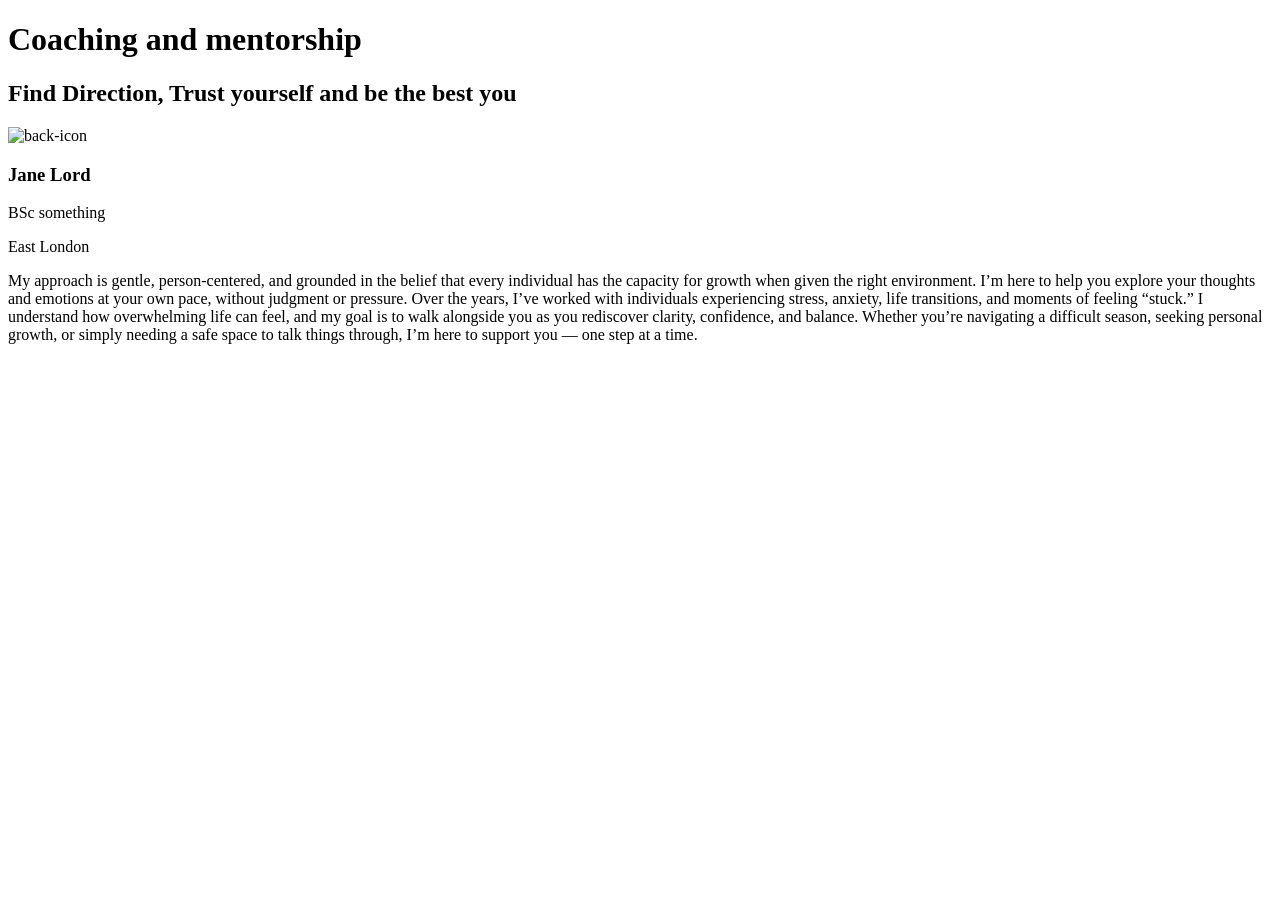
==== index.html @ b46b4783 "remove contact button" ====
<!DOCTYPE html>
<html lang="en">
<head>
    <meta charset="UTF-8">
    <meta name="viewport" content="width=device-width, initial-scale=1.0">
    <title>Jane Lord Mentorship</title>
    <link rel="stylesheet" href="styles.css">
</head>
<body>
    <div class="info-container callout-box">
        <h1> Coaching and mentorship</h1>
        <h2> Find Direction, Trust yourself and be the best you</h2>
    </div>
    <div class="container2">
        <div class="info-container pi-box" >
            <div class="pi">
                <img class="Profile-photo" src="assets/images/Profile-photo.jpg" alt="back-icon" class="back-icon" >
                <h3>Jane Lord</h3>
                <p>BSc something</p>
                <p class="location">East London</p>
            </div>
            <div class="bio">
                <p>My approach is gentle, person‑centered, and grounded in the belief that every individual has the capacity for growth when given the right environment. I’m here to help you explore your thoughts and emotions at your own pace, without judgment or pressure.
                Over the years, I’ve worked with individuals experiencing stress, anxiety, life transitions, and moments of feeling “stuck.” I understand how overwhelming life can feel, and my goal is to walk alongside you as you rediscover clarity, confidence, and balance.
                Whether you’re navigating a difficult season, seeking personal growth, or simply needing a safe space to talk things through, I’m here to support you — one step at a time.</p>
            </div>
        </div>
        <div class="calendly-inline-widget info-container" data-url="https://calendly.com/dirkdklerk/30min">
        </div>
    <script src="https://assets.calendly.com/assets/external/widget.js" type="text/javascript" async></script>
</body>
</html>
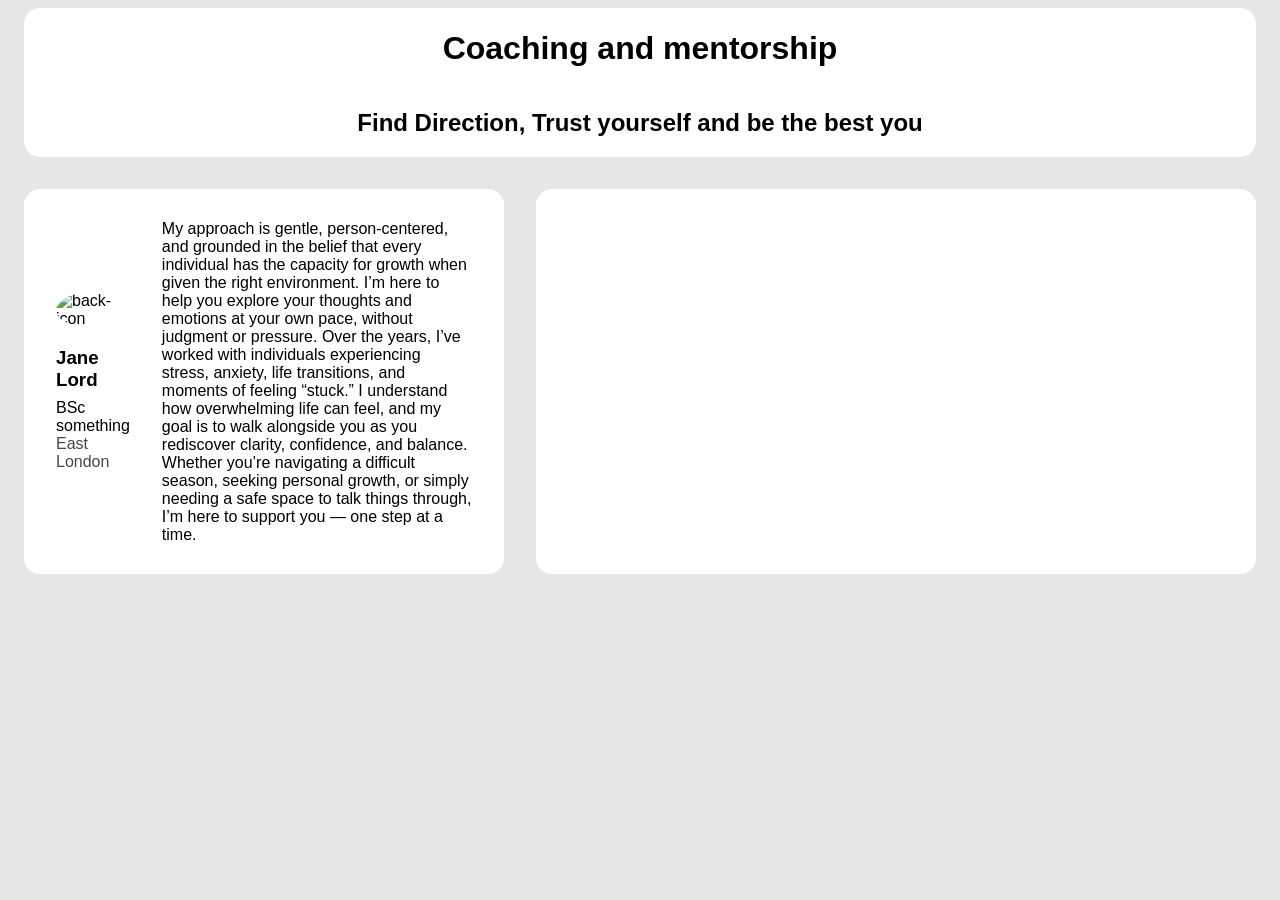
==== commit a49a295c: "fix container2 div" ====
--- a/index.html
+++ b/index.html
@@ -27,6 +27,7 @@
         </div>
         <div class="calendly-inline-widget info-container" data-url="https://calendly.com/dirkdklerk/30min">
         </div>
+    </div>
     <script src="https://assets.calendly.com/assets/external/widget.js" type="text/javascript" async></script>
 </body>
 </html>
--- a/styles.css
+++ b/styles.css
@@ -0,0 +1,83 @@
+:root {
+--bg-dark: hsl(0 0% 90%);
+--bg: hsl(300 0% 95%);
+--bg-light: hsl(300 50% 100%);
+--text: hsl(300 0% 4%);
+--text-muted: hsl(0 0% 28%);
+--highlight: hsl(300 50% 100%);
+--border: hsl(NaN 0% 50%);
+--border-muted: hsl(340 0% 62%);
+--primary: hsl(193 100% 15%);
+--secondary: hsl(22 76% 25%);
+--danger: hsl(9 21% 41%);
+--warning: hsl(52 23% 34%);
+--success: hsl(147 19% 36%);
+--info: hsl(217 22% 41%);
+--ff: 'Lato', sans-serif;
+}
+
+body{
+    background-color: var(--bg-dark);
+    columns: var(--text);
+    font-family: var(--ff);
+}
+
+.Profile-photo{
+    border-radius: 50%;
+}
+
+.info-container{
+    /* padding: 1.5rem; */
+    background-color: var(--bg-light);
+    margin: 1rem;
+    box-shadow: var(--shadow);
+    border: var(--border-card);
+    border-top: 1px solid var(--highlight);
+    border-radius: 1rem;
+}
+
+.callout-box{
+    display: flex;
+    flex-direction: column;
+    align-items: center;
+    justify-content: center;
+    margin-top: 0;
+}
+
+.pi-box{
+    gap: 2rem;
+    padding: 2rem;
+    display: flex;
+    align-items: center;
+    height: 20rem;
+}
+
+
+.location{
+    color: var(--text-muted);
+}
+
+p{
+    margin: 0;
+}
+h3{
+    margin-bottom: 0.5rem;
+}
+
+
+.button-list{
+    padding-top: 1rem;
+    padding-bottom: 1rem;
+    display: flex;
+    gap: 1rem;
+}
+
+.calendly-inline-widget{
+   min-width: 45rem;
+   height: 24rem;
+}
+
+.container2{
+    display: flex;
+}
+
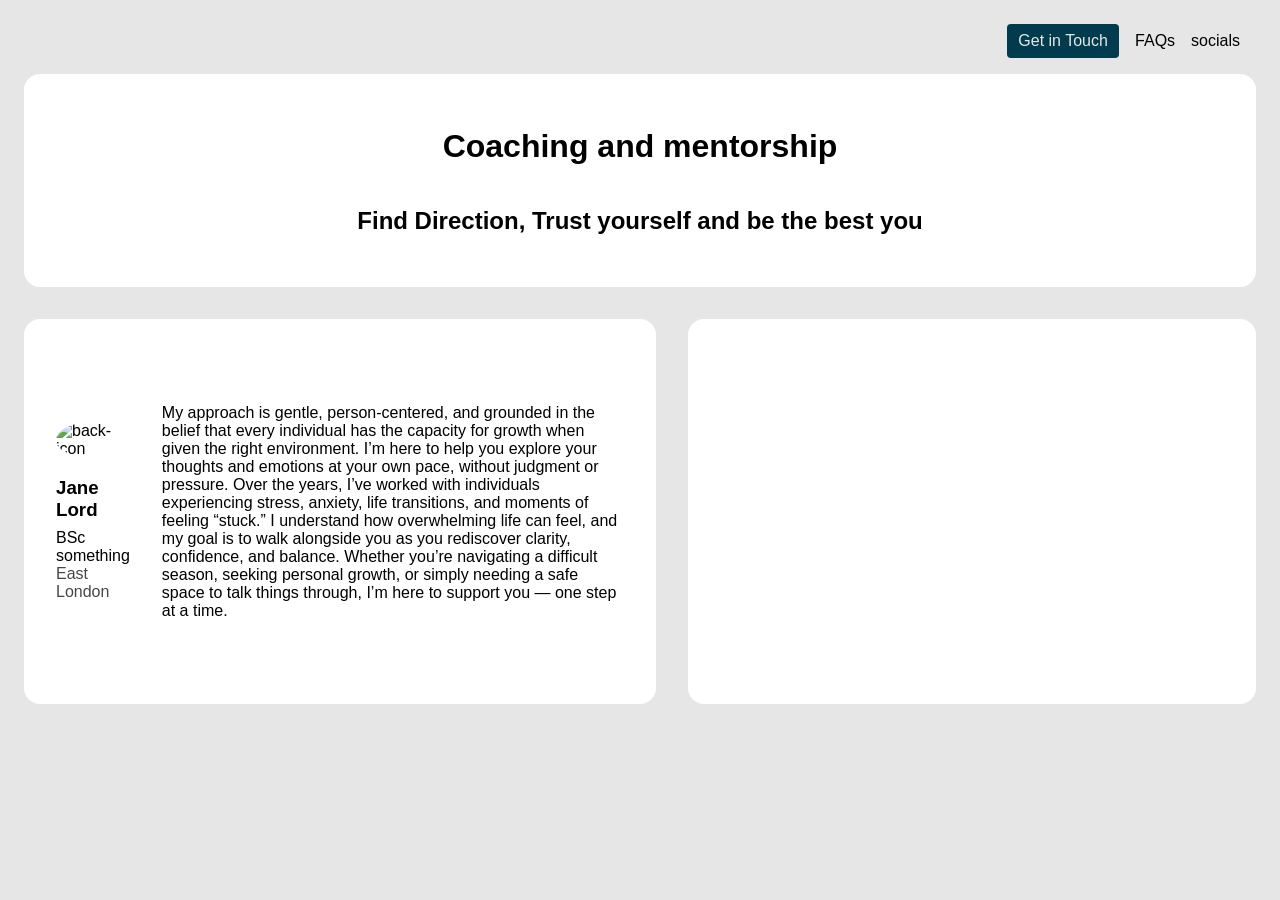
==== commit 2d86b0b3: "add header buttons" ====
--- a/index.html
+++ b/index.html
@@ -6,6 +6,11 @@
     <title>Jane Lord Mentorship</title>
     <link rel="stylesheet" href="styles.css">
 </head>
+<header>
+    <a class="btn get-in-touch">Get in Touch</a>
+    <a>FAQs</a>
+    <a>socials</a>
+</header>
 <body>
     <div class="info-container callout-box">
         <h1> Coaching and mentorship</h1>
--- a/styles.css
+++ b/styles.css
@@ -42,6 +42,7 @@
     align-items: center;
     justify-content: center;
     margin-top: 0;
+    padding: 2rem;
 }
 
 .pi-box{
@@ -49,7 +50,7 @@
     padding: 2rem;
     display: flex;
     align-items: center;
-    height: 20rem;
+    /* flex-wrap: wrap;  */
 }
 
 
@@ -73,11 +74,63 @@
 }
 
 .calendly-inline-widget{
-   min-width: 45rem;
+   /* min-width: 45rem; */
    height: 24rem;
 }
 
-.container2{
+
+.container2 {
     display: flex;
+    /* flex-wrap: wrap;          */
+    align-items: stretch;       
 }
 
+/* Each child gets 50% width on desktop */
+.container2 > * {
+    flex: 1 1 calc(50% - 1rem);
+    display: flex;              
+}
+
+/* Mobile: stack full width */
+@media (max-width: 768px) {
+    .container2 > *, .container2{
+        flex-wrap: wrap;
+    }
+}
+
+a:hover{
+    color: var(--highlight);
+    cursor: pointer;
+    padding: 0.5rem 0.5rem;
+    background: var(--text-muted);
+}
+
+
+
+header{
+    display: flex;
+    justify-content: end;
+    align-items: center;
+    gap: 1rem;
+    padding: 1rem 2rem 1rem ;
+}
+
+.btn{
+  all: unset;          /* removes browser defaults */
+  padding: 0.5rem 0.5rem;
+  width: 6rem;
+  background: var(--text-muted);
+  color: var(--bg-dark);
+  text-decoration: none;
+  border: var(--border-card);
+  border-radius: 0.25rem;
+  cursor: pointer;
+  box-shadow: var(--shadow);
+  font: inherit;       /* matches the <a> font */
+  display: flex;
+  justify-content: center;
+}
+
+.get-in-touch{
+    background-color: var(--primary);
+}
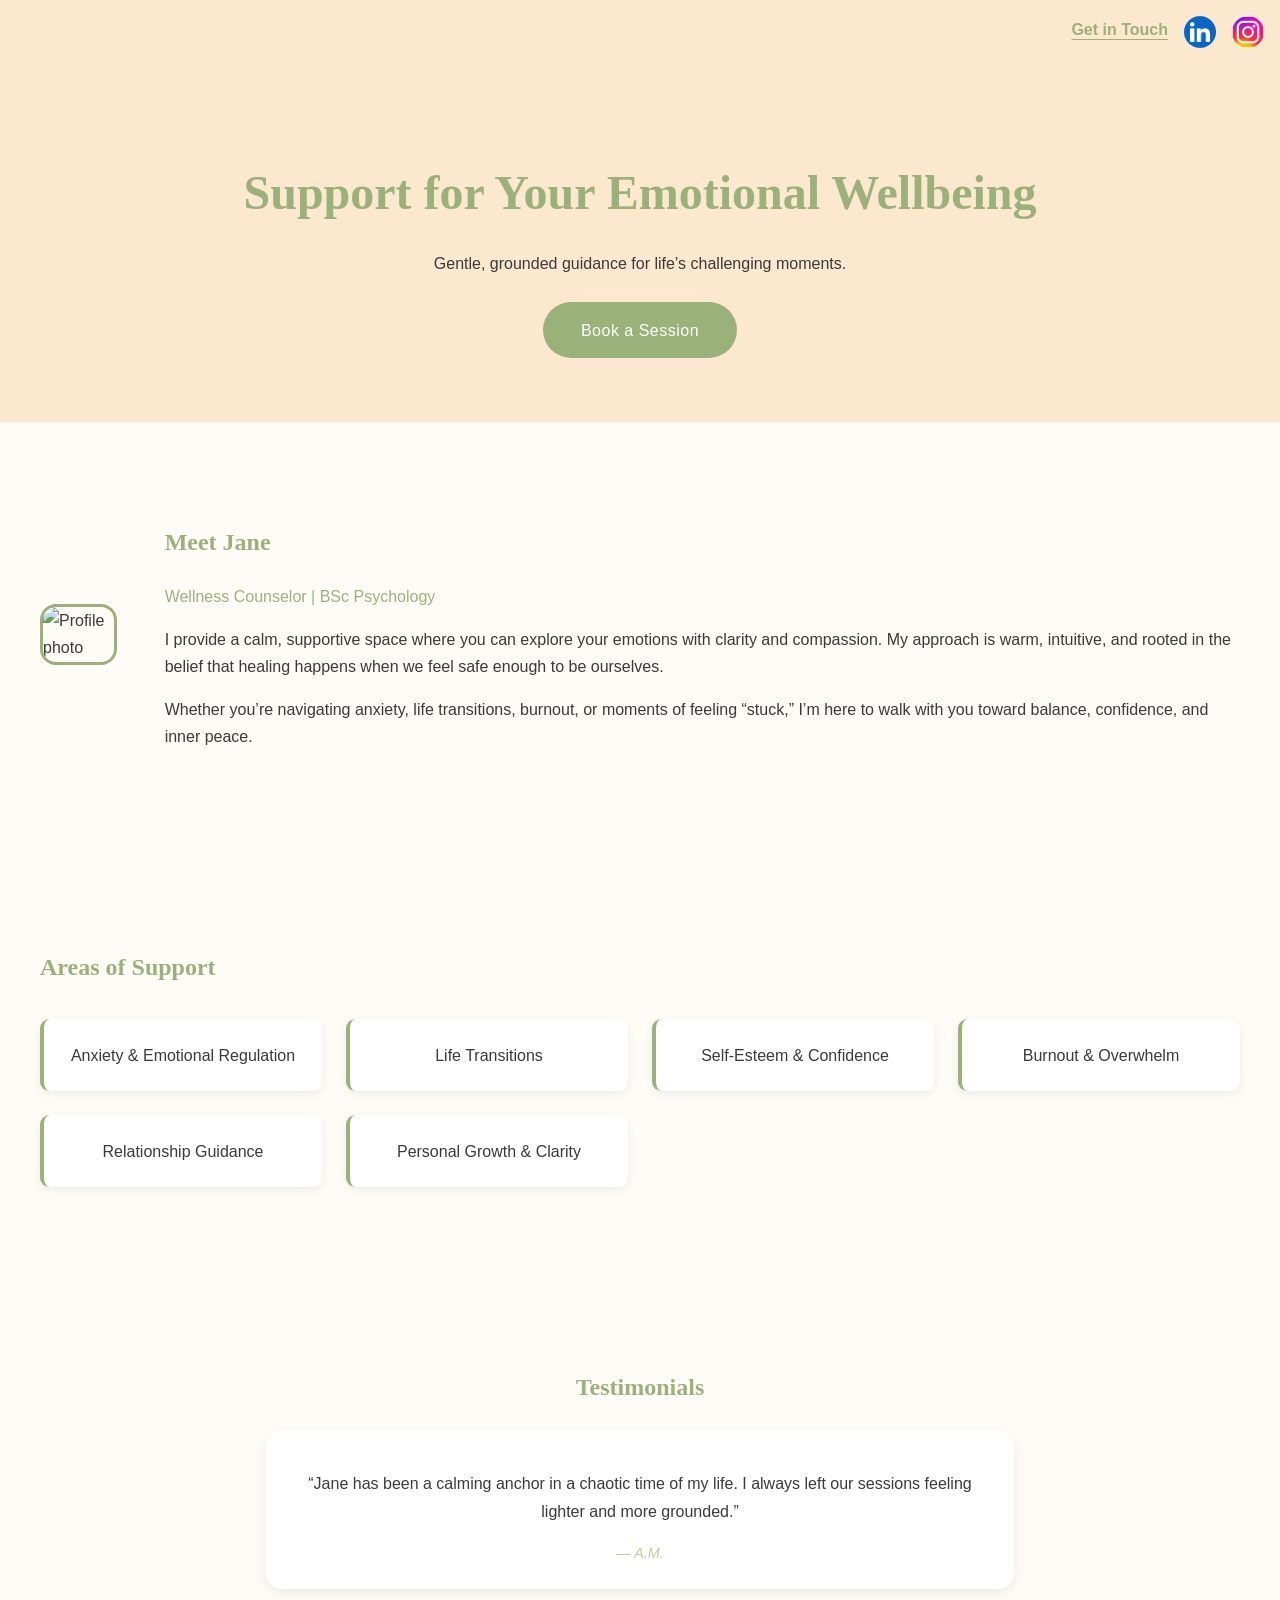
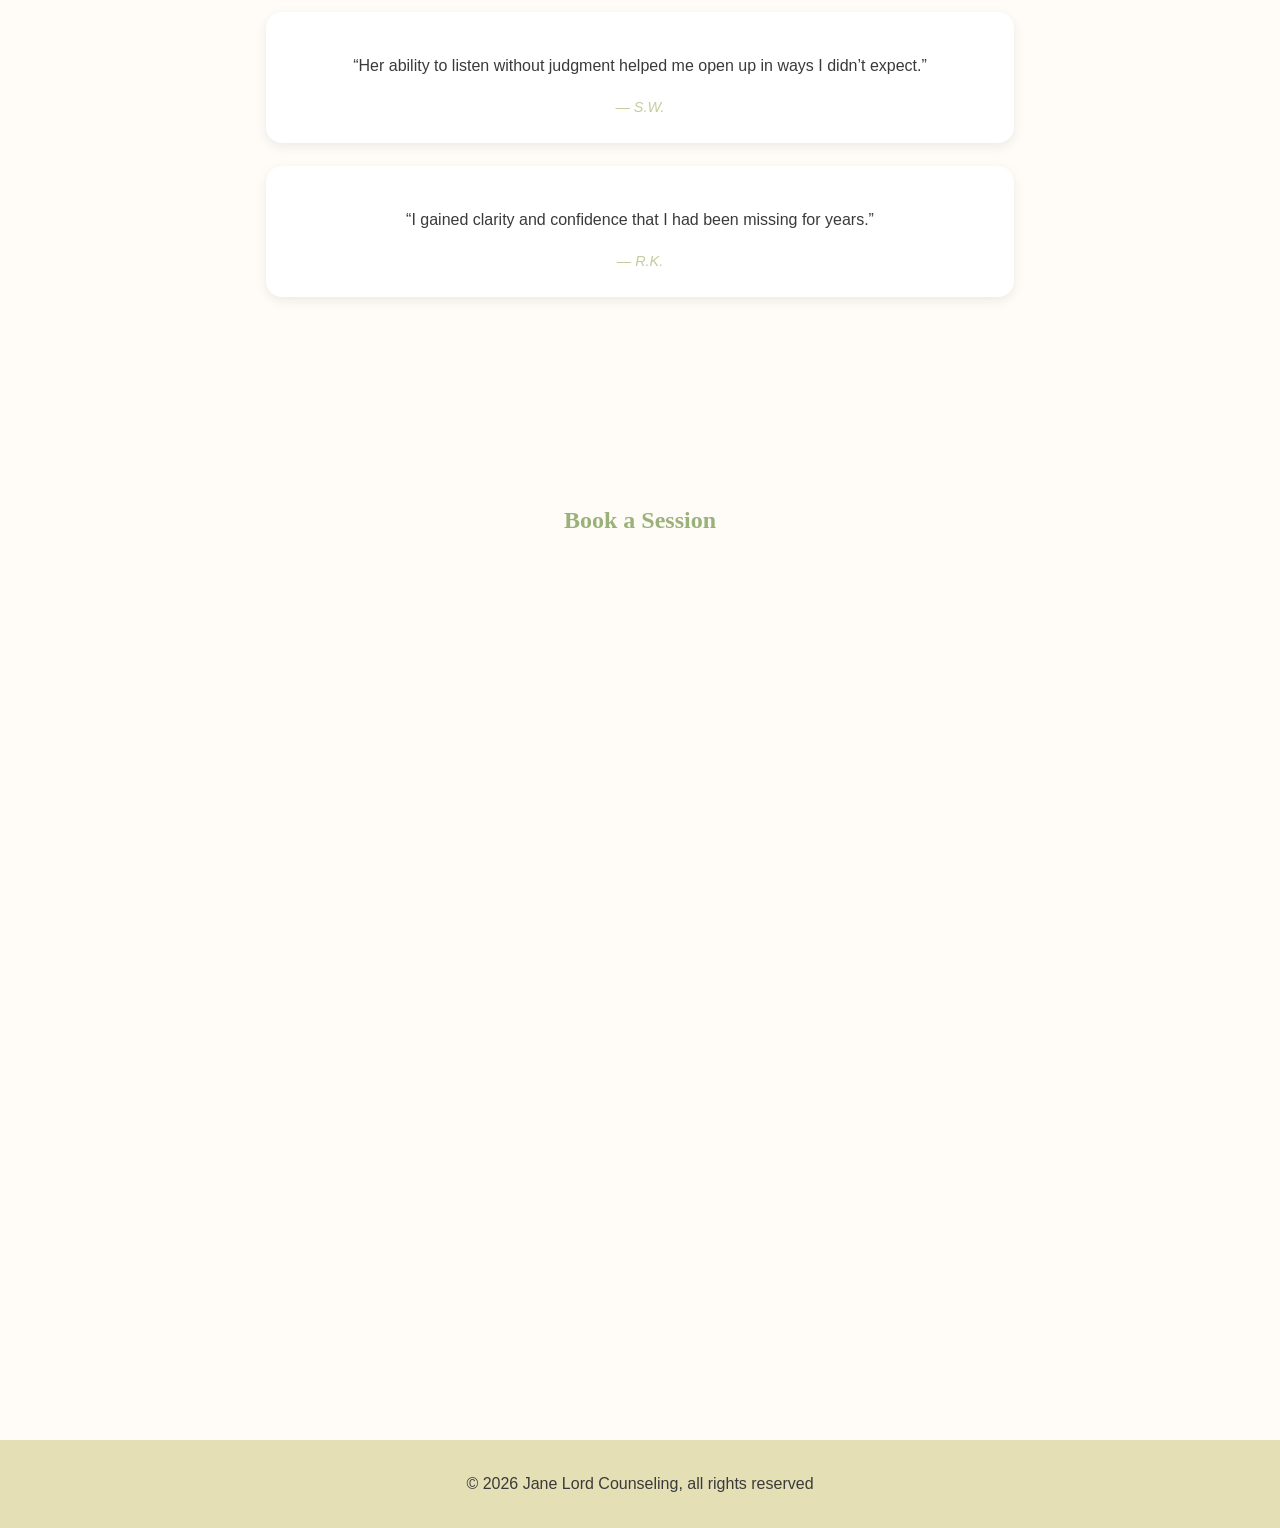
==== commit a104ab4a: "add social buttons in header" ====
--- a/index.html
+++ b/index.html
@@ -1,38 +1,100 @@
 <!DOCTYPE html>
 <html lang="en">
 <head>
-    <meta charset="UTF-8">
-    <meta name="viewport" content="width=device-width, initial-scale=1.0">
-    <title>Jane Lord Mentorship</title>
+    <meta charset="UTF-8" />
+    <meta name="viewport" content="width=device-width, initial-scale=1.0" />
+    <title>Jane Lord Counseling</title>
+
+    <link rel="stylesheet" href="https://fonts.googleapis.com/css2?family=Lato:wght@300;400;600&display=swap">
     <link rel="stylesheet" href="styles.css">
 </head>
 <header>
-    <a class="btn get-in-touch">Get in Touch</a>
-    <a>FAQs</a>
-    <a>socials</a>
+    <a class="get-in-touch">Get in Touch</a>
+    <a href="https://www.linkedin.com/in/jan%C3%A9-lord-1b4129137/" target="_blank" rel="noopener noreferrer"><img class="icons" src="assets/images/linkedIn-icon.png" alt="linkedIn-icon"></a>
+    <a><img class="icons" src="assets/images/instagram-icon.jpg" alt="instagram-icon"></a>
 </header>
 <body>
-    <div class="info-container callout-box">
-        <h1> Coaching and mentorship</h1>
-        <h2> Find Direction, Trust yourself and be the best you</h2>
-    </div>
-    <div class="container2">
-        <div class="info-container pi-box" >
-            <div class="pi">
-                <img class="Profile-photo" src="assets/images/Profile-photo.jpg" alt="back-icon" class="back-icon" >
-                <h3>Jane Lord</h3>
-                <p>BSc something</p>
-                <p class="location">East London</p>
+
+    <!-- HERO -->
+    <header class="hero">
+        <div class="hero-content">
+            <h1>Support for Your Emotional Wellbeing</h1>
+            <p>Gentle, grounded guidance for life’s challenging moments.</p>
+            <button class="btn" onclick="scrollToBooking()">Book a Session</button>
+        </div>
+    </header>
+
+    <!-- ABOUT -->
+    <section class="about">
+        <div class="about-content">
+            <div class="portrait">
+                <img class="profile-photo" src="assets/images/Profile-photo.jpg" alt="Profile photo">
             </div>
-            <div class="bio">
-                <p>My approach is gentle, person‑centered, and grounded in the belief that every individual has the capacity for growth when given the right environment. I’m here to help you explore your thoughts and emotions at your own pace, without judgment or pressure.
-                Over the years, I’ve worked with individuals experiencing stress, anxiety, life transitions, and moments of feeling “stuck.” I understand how overwhelming life can feel, and my goal is to walk alongside you as you rediscover clarity, confidence, and balance.
-                Whether you’re navigating a difficult season, seeking personal growth, or simply needing a safe space to talk things through, I’m here to support you — one step at a time.</p>
+
+            <div class="about-text">
+                <h2>Meet Jane</h2>
+                <p class="subtitle">Wellness Counselor | BSc Psychology</p>
+                <p>
+                    I provide a calm, supportive space where you can explore your emotions with 
+                    clarity and compassion. My approach is warm, intuitive, and rooted in the belief 
+                    that healing happens when we feel safe enough to be ourselves.
+                </p>
+                <p>
+                    Whether you’re navigating anxiety, life transitions, burnout, or moments of feeling “stuck,” 
+                    I’m here to walk with you toward balance, confidence, and inner peace.
+                </p>
             </div>
         </div>
-        <div class="calendly-inline-widget info-container" data-url="https://calendly.com/dirkdklerk/30min">
+    </section>
+
+    <!-- SERVICES -->
+    <section class="services">
+        <h2>Areas of Support</h2>
+        <div class="service-grid">
+            <div class="service-item">Anxiety & Emotional Regulation</div>
+            <div class="service-item">Life Transitions</div>
+            <div class="service-item">Self‑Esteem & Confidence</div>
+            <div class="service-item">Burnout & Overwhelm</div>
+            <div class="service-item">Relationship Guidance</div>
+            <div class="service-item">Personal Growth & Clarity</div>
         </div>
-    </div>
-    <script src="https://assets.calendly.com/assets/external/widget.js" type="text/javascript" async></script>
+    </section>
+
+    <!-- TESTIMONIALS -->
+    <section class="testimonials">
+        <h2>Testimonials</h2>
+
+        <div class="testimonial">
+            <p>“Jane has been a calming anchor in a chaotic time of my life. I always left our sessions feeling lighter and more grounded.”</p>
+            <span>— A.M.</span>
+        </div>
+
+        <div class="testimonial">
+            <p>“Her ability to listen without judgment helped me open up in ways I didn’t expect.”</p>
+            <span>— S.W.</span>
+        </div>
+
+        <div class="testimonial">
+            <p>“I gained clarity and confidence that I had been missing for years.”</p>
+            <span>— R.K.</span>
+        </div>
+    </section>
+
+    <!-- BOOKING -->
+    <section class="booking" id="booking">
+        <h2>Book a Session</h2>
+
+        </div>
+        <div class="calendly-inline-widget info-container" data-url="https://calendly.com/dirkdklerk/30min" style="min-width: 30rem; height: 50rem;">
+        </div>
+        </div>
+         <script src="https://assets.calendly.com/assets/external/widget.js" type="text/javascript" async></script>
+    </section>
+
+    <footer>
+        © 2026 Jane Lord Counseling, all rights reserved
+    </footer>
+
+    <script src="main.js"></script>
 </body>
 </html>
--- a/styles.css
+++ b/styles.css
@@ -1,136 +1,180 @@
+/* COLOR PALETTE */
 :root {
---bg-dark: hsl(0 0% 90%);
---bg: hsl(300 0% 95%);
---bg-light: hsl(300 50% 100%);
---text: hsl(300 0% 4%);
---text-muted: hsl(0 0% 28%);
---highlight: hsl(300 50% 100%);
---border: hsl(NaN 0% 50%);
---border-muted: hsl(340 0% 62%);
---primary: hsl(193 100% 15%);
---secondary: hsl(22 76% 25%);
---danger: hsl(9 21% 41%);
---warning: hsl(52 23% 34%);
---success: hsl(147 19% 36%);
---info: hsl(217 22% 41%);
---ff: 'Lato', sans-serif;
+    --accent-green: #9AB17A;
+    --accent-olive: #C3CC9B;
+    --cream: #E4DFB5;
+    --peach: #FBE8CE;
+    --text-dark: #3A3A3A;
+    --bg-light: #FFFCF7;
+    --card-bg: #FFFFFF;
+    --border-soft: rgba(0,0,0,0.07);
 }
 
-body{
-    background-color: var(--bg-dark);
-    columns: var(--text);
-    font-family: var(--ff);
+/* GLOBAL */
+body {
+    margin: 0;
+    padding: 0;
+    background: var(--bg-light);
+    color: var(--text-dark);
+    font-family: 'Roboto', sans-serif;
+    line-height: 1.7;
+
 }
 
-.Profile-photo{
+section {
+    max-width: 1200px;
+    margin: auto;
+    padding: 80px 25px;
+}
+
+h1, h2 {
+    font-family: 'Cormorant Garamond', serif;
+    font-weight: 600;
+    color: var(--accent-green);
+}
+
+p {
+    margin-bottom: 1rem;
+}
+
+/* HERO */
+.hero {
+    padding: 4rem 2rem;
+    display: flex;
+    justify-content: center;
+    align-items: center;
+    text-align: center;
+    background-color: var(--peach);
+
+}
+
+.hero-content h1 {
+    font-size: 3rem;
+    margin-bottom: 1rem;
+}
+
+.hero-content p {
+    color: var(--text-dark);
+    margin-bottom: 25px;
+    font-weight: 300;
+}
+
+/* BUTTON */
+.btn {
+    all: unset;
+    background: var(--accent-green);
+    color: white;
+    padding: 0.9rem 2.4rem;
+    border-radius: 3rem;
+    cursor: pointer;
+    font-size: 1rem;
+    letter-spacing: 0.5px;
+    font-weight: 500;
+    transition: 0.3s ease;
+}
+
+.btn:hover {
+    background: var(--accent-olive);
+}
+
+/* ABOUT */
+.about-content {
+    display: flex;
+    gap: 3rem;
+    align-items: center;
+}
+
+.portrait img {
+    width: 280px;
+    height: 320px;
+    object-fit: cover;
+    border-radius: 1rem;
+    border: 3px solid var(--accent-green);
+}
+
+.subtitle {
+    color: var(--accent-green);
+    margin-bottom: 15px;
+}
+
+/* SERVICES */
+.service-grid {
+    display: grid;
+    grid-template-columns: repeat(auto-fit, minmax(230px, 1fr));
+    gap: 1.5rem;
+    margin-top: 2rem;
+}
+
+.service-item {
+    background: var(--card-bg);
+    padding: 1.4rem;
+    border-radius: 0.6rem;
+    text-align: center;
+    border-left: 4px solid var(--accent-green);
+    box-shadow: 0 3px 10px var(--border-soft);
+}
+
+/* TESTIMONIALS */
+.testimonials {
+    text-align: center;
+}
+
+.testimonial {
+    background: var(--card-bg);
+    padding: 1.5rem;
+    margin: 1.4rem auto;
+    border-radius: 1rem;
+    max-width: 700px;
+    box-shadow: 0 4px 12px var(--border-soft);
+}
+
+.testimonial span {
+    display: block;
+    margin-top: 12px;
+    color: var(--accent-olive);
+    font-size: 0.9rem;
+    font-style: italic;
+}
+
+.get-in-touch{
+    color: var(--accent-green);
+    font-weight: bolder;
+    text-decoration: underline;
+    text-underline-offset: 0.25rem;
+}
+
+a:hover{
+    text-decoration: underline;
+    text-underline-offset: 0.25rem;
+    cursor: pointer;
+    color: var(--accent-olive);
+}
+
+/* BOOKING */
+.booking {
+    text-align: center;
+}
+
+header{
+    display: flex;
+    gap: 1rem;
+    justify-content: end;
+    background-color: var(--peach);
+    padding-top: 1rem;
+    padding-right: 1rem;
+
+}
+
+.icons{
+    width: 2rem;
+    height: 2rem;
     border-radius: 50%;
 }
 
-.info-container{
-    /* padding: 1.5rem; */
-    background-color: var(--bg-light);
-    margin: 1rem;
-    box-shadow: var(--shadow);
-    border: var(--border-card);
-    border-top: 1px solid var(--highlight);
-    border-radius: 1rem;
-}
-
-.callout-box{
-    display: flex;
-    flex-direction: column;
-    align-items: center;
-    justify-content: center;
-    margin-top: 0;
-    padding: 2rem;
-}
-
-.pi-box{
-    gap: 2rem;
-    padding: 2rem;
-    display: flex;
-    align-items: center;
-    /* flex-wrap: wrap;  */
-}
-
-
-.location{
-    color: var(--text-muted);
-}
-
-p{
-    margin: 0;
-}
-h3{
-    margin-bottom: 0.5rem;
-}
-
-
-.button-list{
-    padding-top: 1rem;
-    padding-bottom: 1rem;
-    display: flex;
-    gap: 1rem;
-}
-
-.calendly-inline-widget{
-   /* min-width: 45rem; */
-   height: 24rem;
-}
-
-
-.container2 {
-    display: flex;
-    /* flex-wrap: wrap;          */
-    align-items: stretch;       
-}
-
-/* Each child gets 50% width on desktop */
-.container2 > * {
-    flex: 1 1 calc(50% - 1rem);
-    display: flex;              
-}
-
-/* Mobile: stack full width */
-@media (max-width: 768px) {
-    .container2 > *, .container2{
-        flex-wrap: wrap;
-    }
-}
-
-a:hover{
-    color: var(--highlight);
-    cursor: pointer;
-    padding: 0.5rem 0.5rem;
-    background: var(--text-muted);
-}
-
-
-
-header{
-    display: flex;
-    justify-content: end;
-    align-items: center;
-    gap: 1rem;
-    padding: 1rem 2rem 1rem ;
-}
-
-.btn{
-  all: unset;          /* removes browser defaults */
-  padding: 0.5rem 0.5rem;
-  width: 6rem;
-  background: var(--text-muted);
-  color: var(--bg-dark);
-  text-decoration: none;
-  border: var(--border-card);
-  border-radius: 0.25rem;
-  cursor: pointer;
-  box-shadow: var(--shadow);
-  font: inherit;       /* matches the <a> font */
-  display: flex;
-  justify-content: center;
-}
-
-.get-in-touch{
-    background-color: var(--primary);
+/* FOOTER */
+footer {
+    text-align: center;
+    padding: 30px;
+    color: var(--text-dark);
+    background: var(--cream);
 }
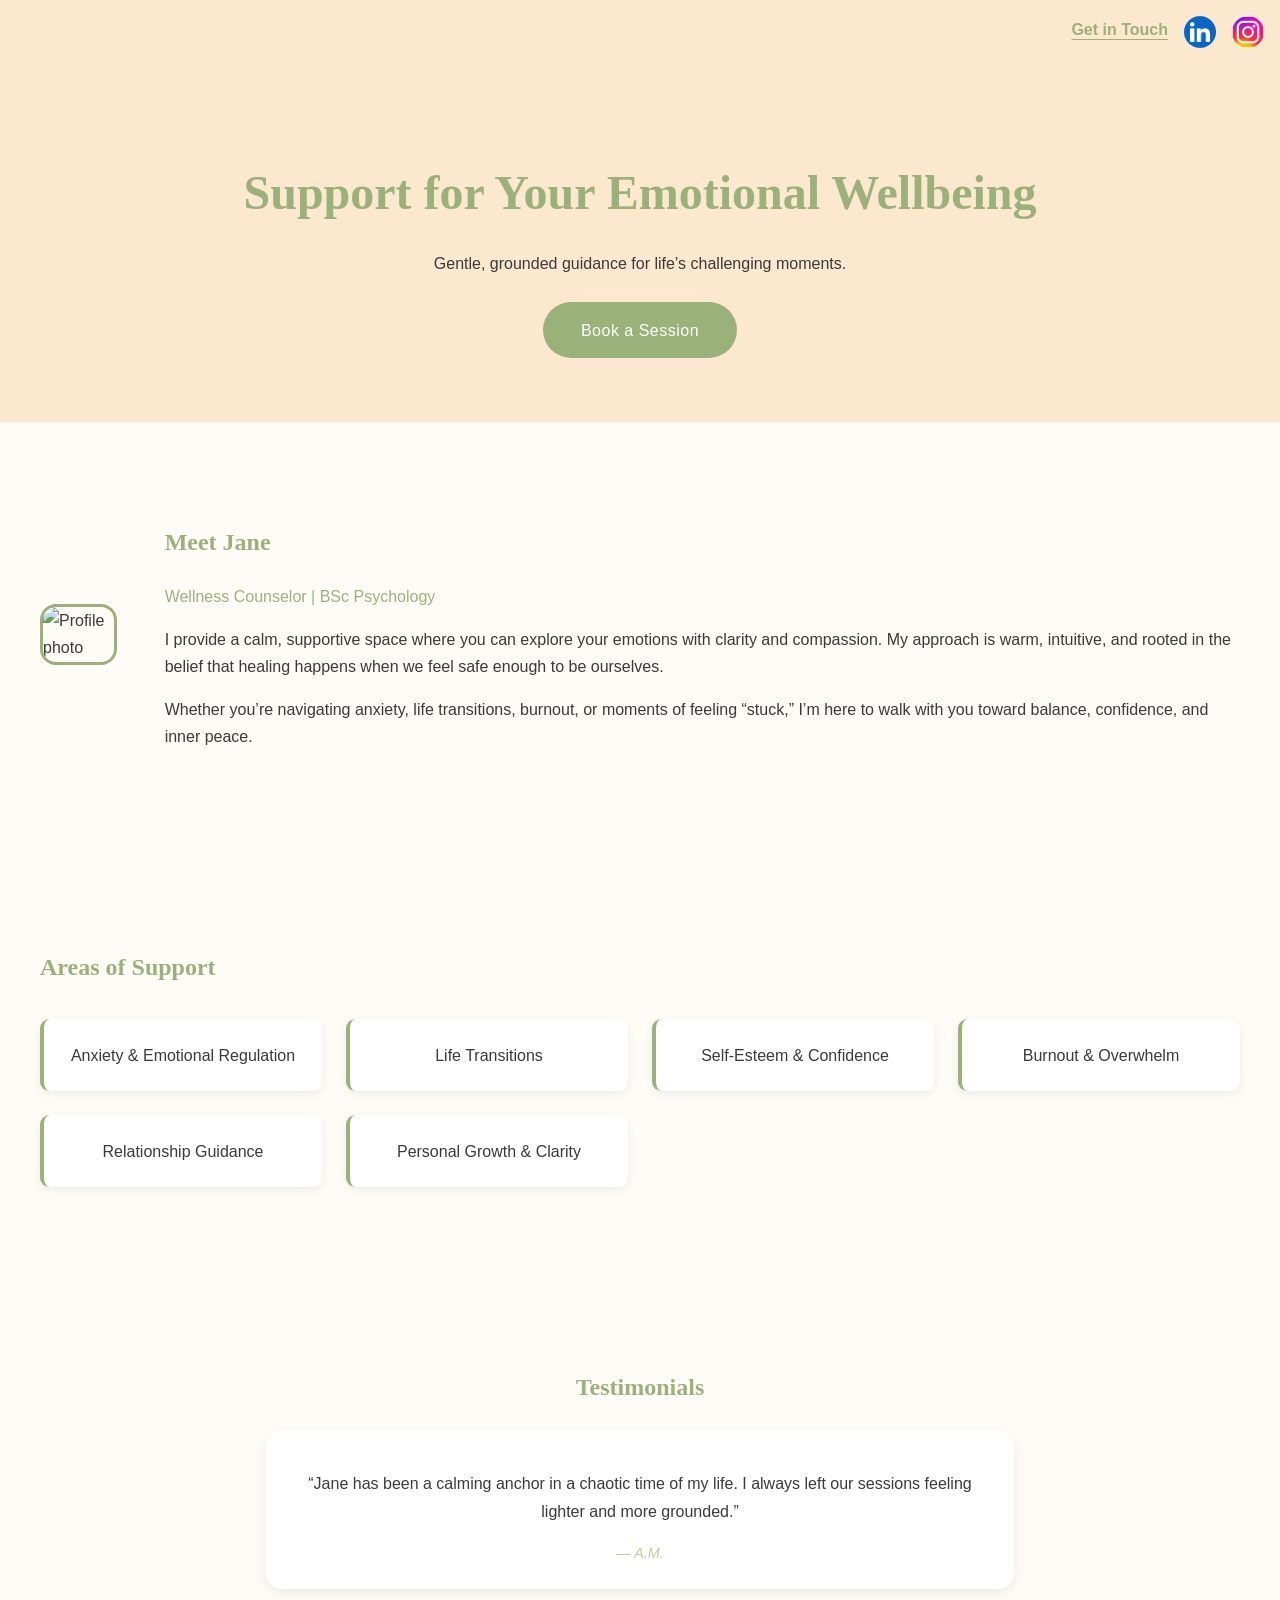
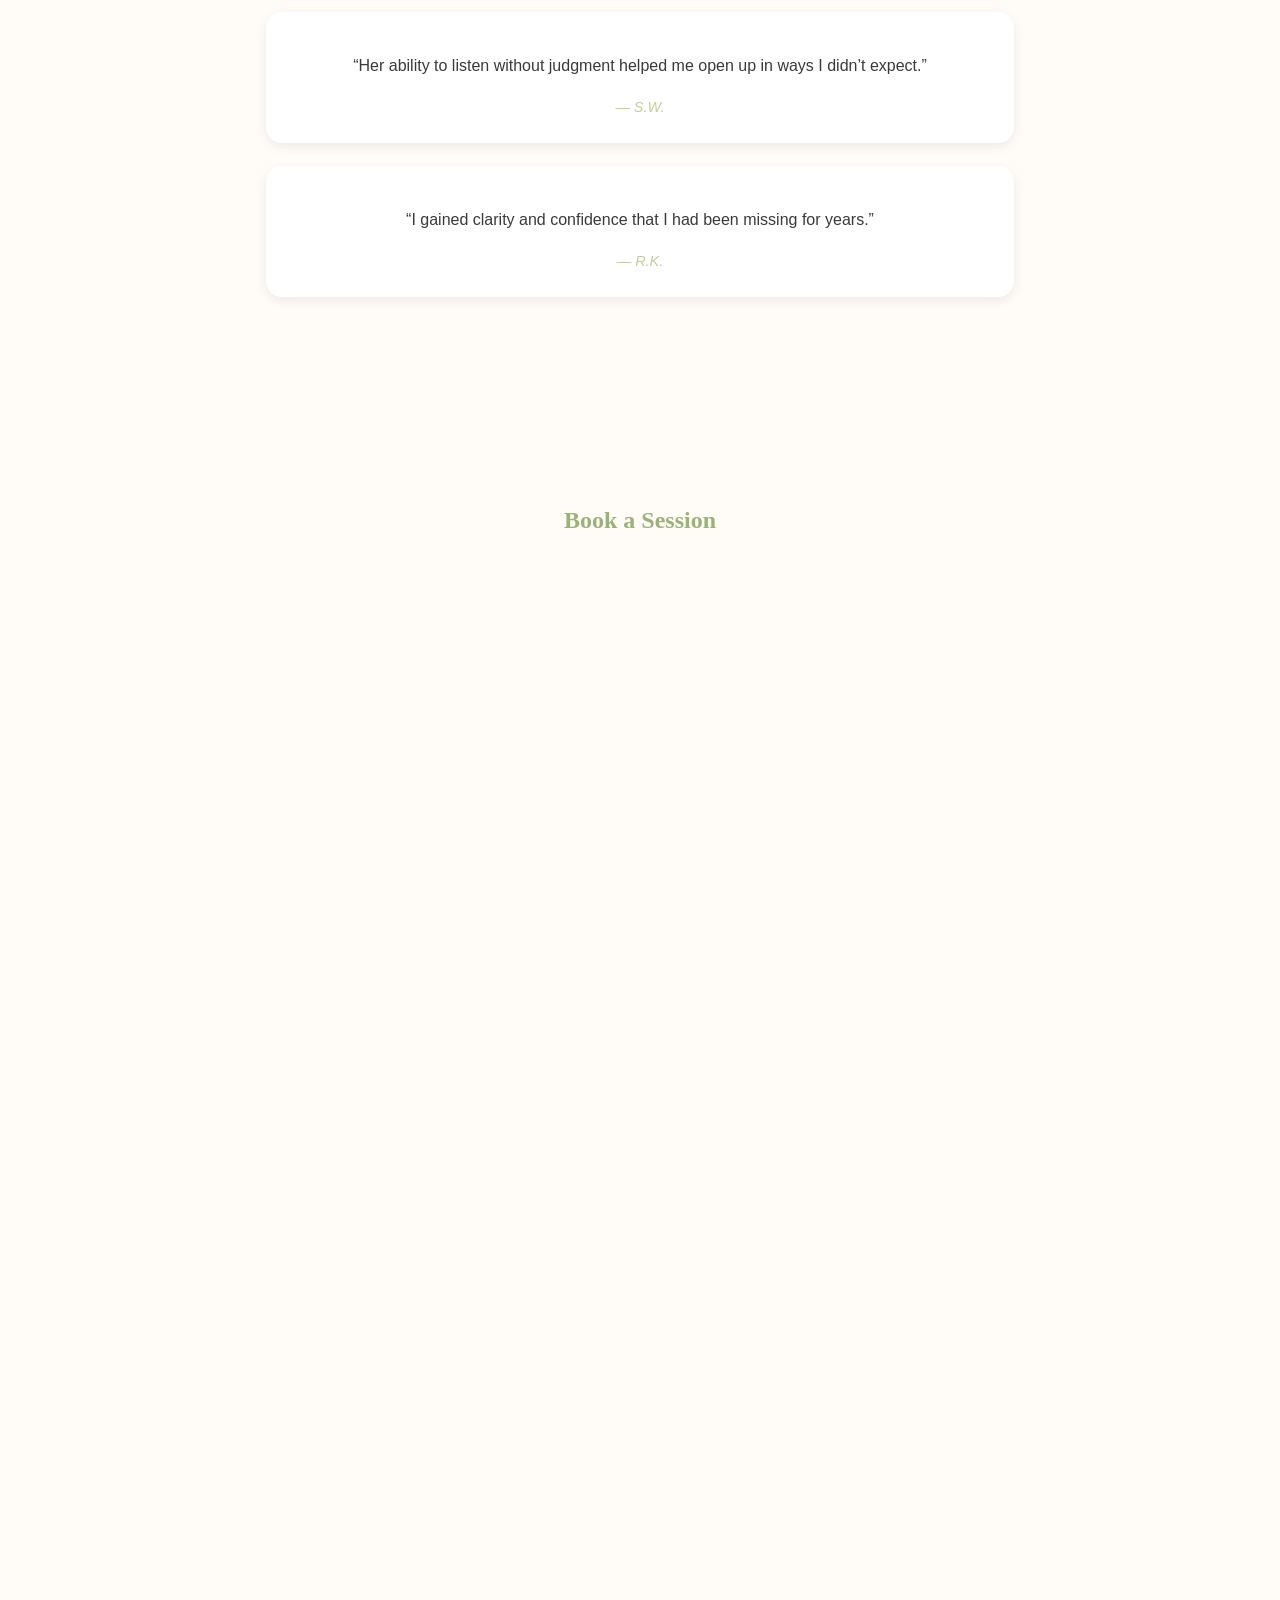
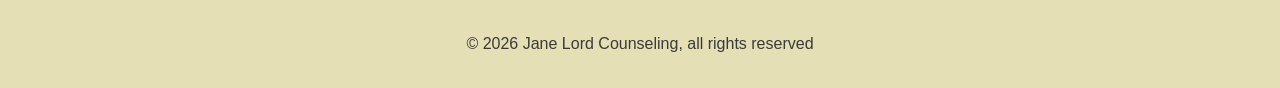
==== commit f45cd6c0: "fix phone display for personal info and booking" ====
--- a/index.html
+++ b/index.html
@@ -85,12 +85,12 @@
         <h2>Book a Session</h2>
 
         </div>
-        <div class="calendly-inline-widget info-container" data-url="https://calendly.com/dirkdklerk/30min" style="min-width: 30rem; height: 50rem;">
+        <div class="calendly-inline-widget" data-url="https://calendly.com/dirkdklerk/30min">
         </div>
         </div>
          <script src="https://assets.calendly.com/assets/external/widget.js" type="text/javascript" async></script>
     </section>
-
+    
     <footer>
         © 2026 Jane Lord Counseling, all rights reserved
     </footer>
--- a/styles.css
+++ b/styles.css
@@ -82,6 +82,18 @@
     display: flex;
     gap: 3rem;
     align-items: center;
+}
+
+.calendly-inline-widget {
+  width: 100%;
+  min-width: 0;        
+  height: 60rem;       
+}
+
+@media (max-width: 768px) {
+ .about-content {
+    flex-wrap: wrap;
+  }
 }
 
 .portrait img {
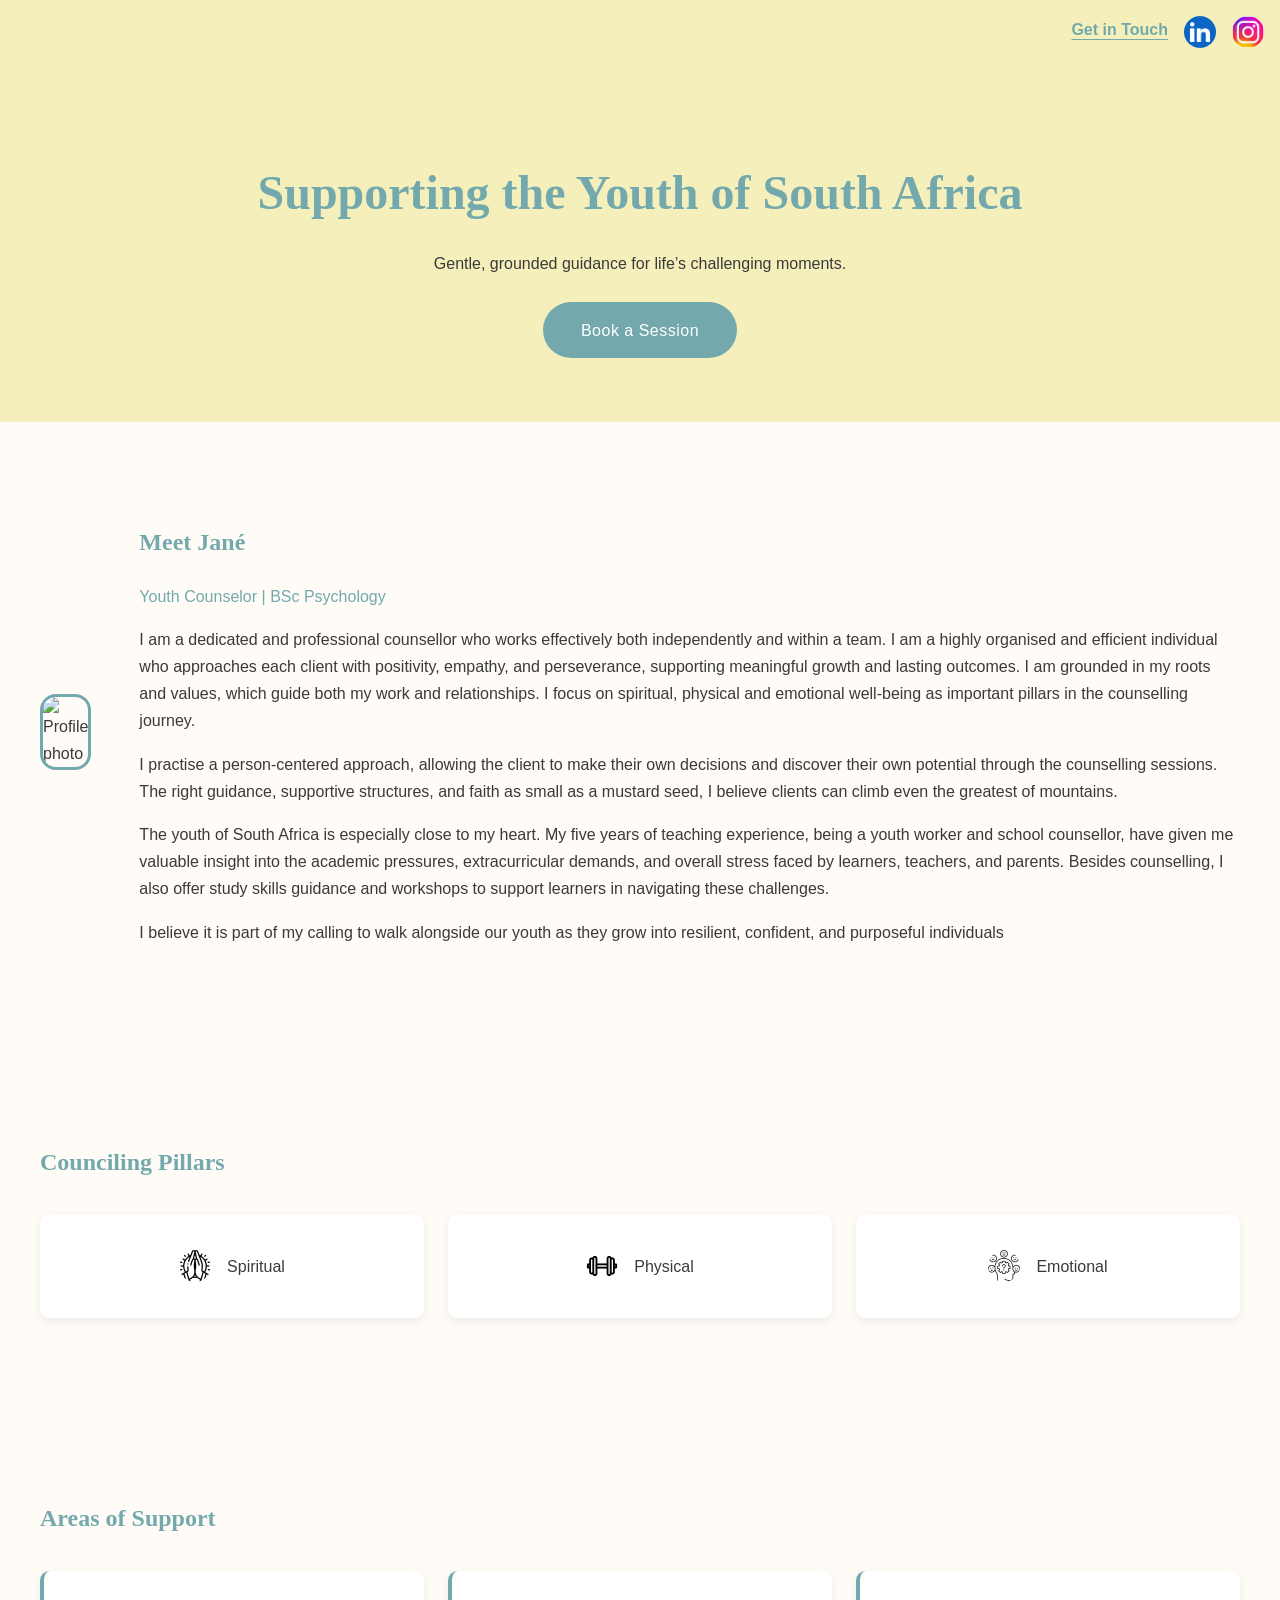
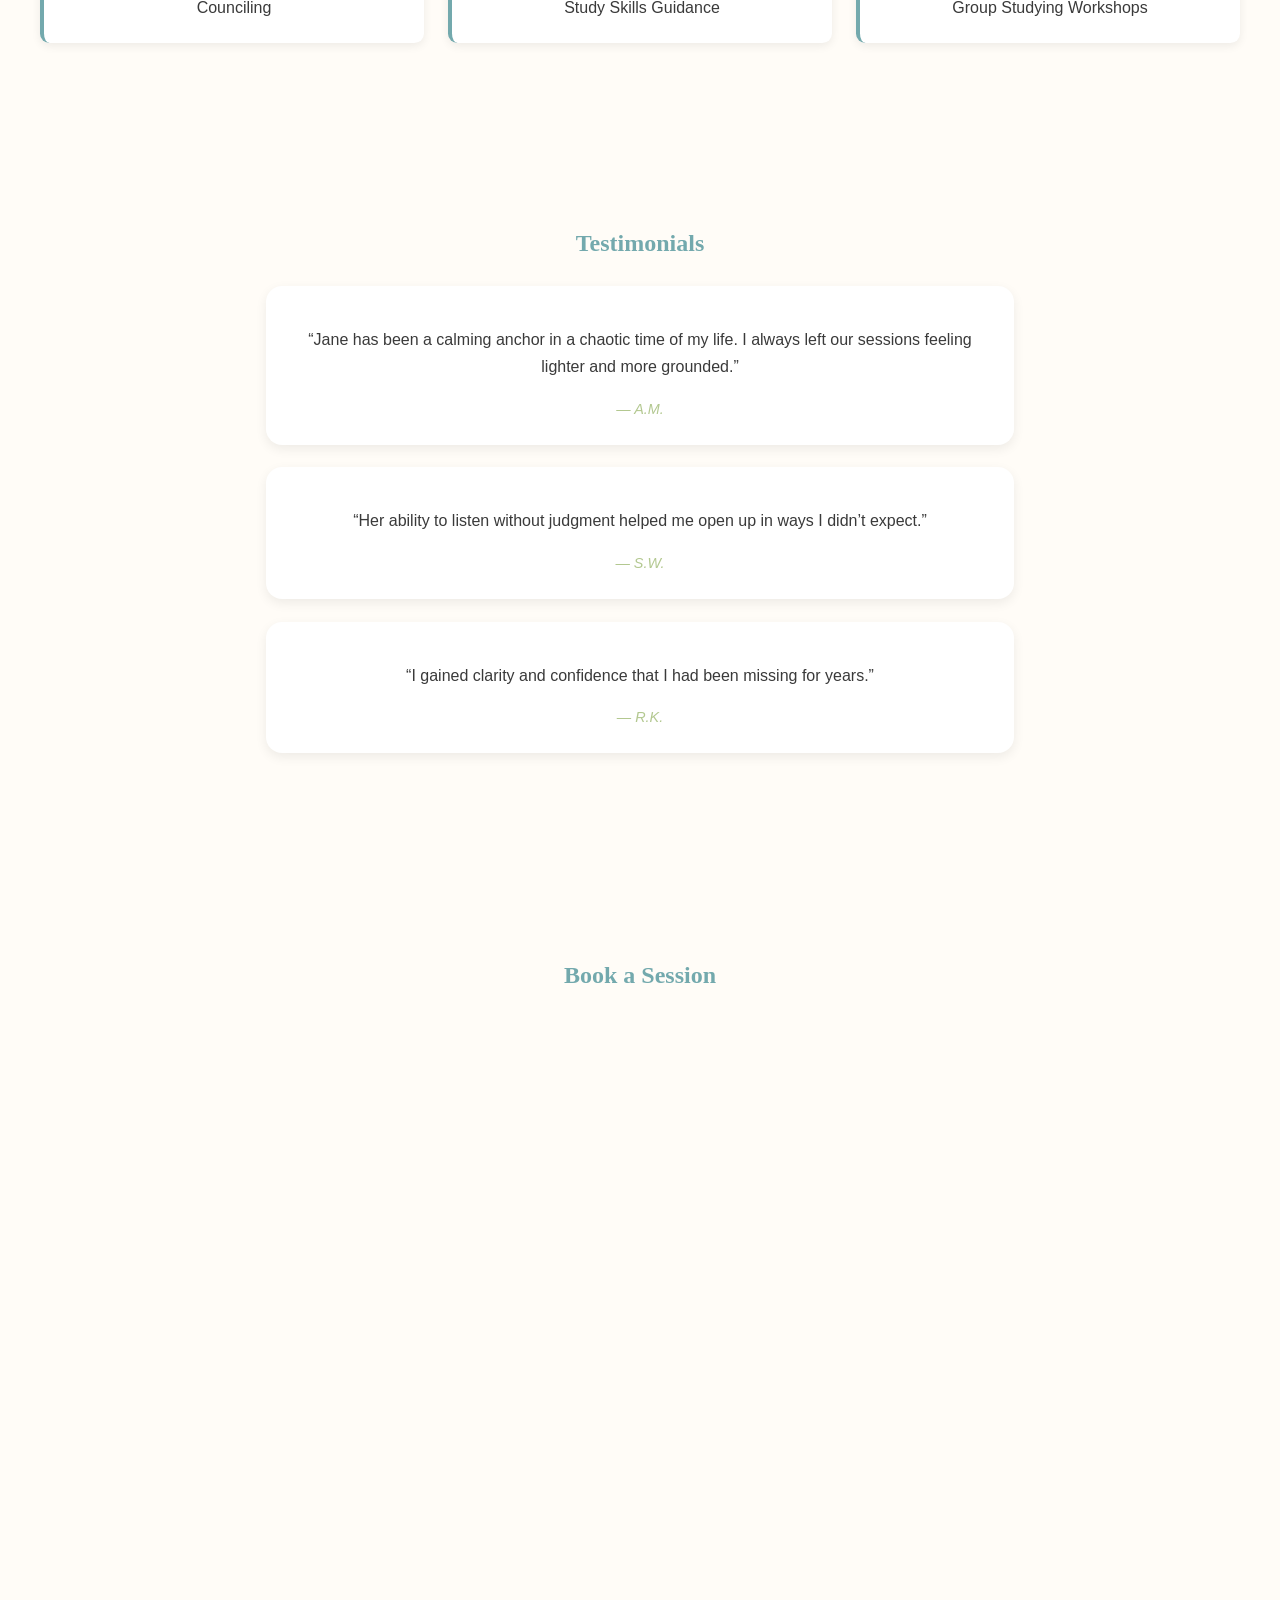
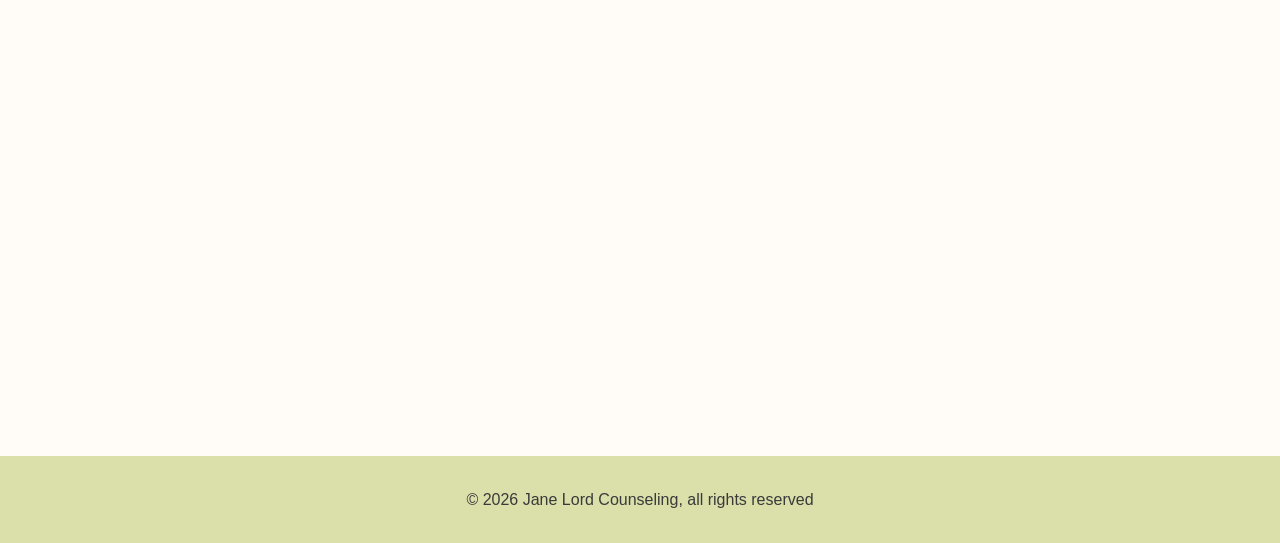
==== commit b91128c2: "add counciling pillars and update areas of support" ====
--- a/index.html
+++ b/index.html
@@ -3,7 +3,7 @@
 <head>
     <meta charset="UTF-8" />
     <meta name="viewport" content="width=device-width, initial-scale=1.0" />
-    <title>Jane Lord Counseling</title>
+    <title>Jane Lord Counciling</title>
 
     <link rel="stylesheet" href="https://fonts.googleapis.com/css2?family=Lato:wght@300;400;600&display=swap">
     <link rel="stylesheet" href="styles.css">
@@ -18,7 +18,7 @@
     <!-- HERO -->
     <header class="hero">
         <div class="hero-content">
-            <h1>Support for Your Emotional Wellbeing</h1>
+            <h1>Supporting the Youth of South Africa</h1>
             <p>Gentle, grounded guidance for life’s challenging moments.</p>
             <button class="btn" onclick="scrollToBooking()">Book a Session</button>
         </div>
@@ -32,16 +32,19 @@
             </div>
 
             <div class="about-text">
-                <h2>Meet Jane</h2>
-                <p class="subtitle">Wellness Counselor | BSc Psychology</p>
+                <h2>Meet Jané</h2>
+                <p class="subtitle">Youth Counselor | BSc Psychology</p>
                 <p>
-                    I provide a calm, supportive space where you can explore your emotions with 
-                    clarity and compassion. My approach is warm, intuitive, and rooted in the belief 
-                    that healing happens when we feel safe enough to be ourselves.
+                    I am a dedicated and professional counsellor who works effectively both independently and within a team. I am a highly organised and efficient individual who approaches each client with positivity, empathy, and perseverance, supporting meaningful growth and lasting outcomes. I am grounded in my roots and values, which guide both my work and relationships. I focus on spiritual, physical and emotional well-being as important pillars in the counselling journey. 
                 </p>
                 <p>
-                    Whether you’re navigating anxiety, life transitions, burnout, or moments of feeling “stuck,” 
-                    I’m here to walk with you toward balance, confidence, and inner peace.
+                    I practise a person-centered approach, allowing the client to make their own decisions and discover their own potential through the counselling sessions. The right guidance, supportive structures, and faith as small as a mustard seed, I believe clients can climb even the greatest of mountains.
+                </p>
+                <p>
+                    The youth of South Africa is especially close to my heart. My five years of teaching experience, being a youth worker and school counsellor, have given me valuable insight into the academic pressures, extracurricular demands, and overall stress faced by learners, teachers, and parents. Besides counselling, I also offer study skills guidance and workshops to support learners in navigating these challenges. 
+                </p>
+                <p>
+                    I believe it is part of my calling to walk alongside our youth as they grow into resilient, confident, and purposeful individuals
                 </p>
             </div>
         </div>
@@ -49,17 +52,33 @@
 
     <!-- SERVICES -->
     <section class="services">
-        <h2>Areas of Support</h2>
+        <h2>Counciling Pillars</h2>
         <div class="service-grid">
-            <div class="service-item">Anxiety & Emotional Regulation</div>
-            <div class="service-item">Life Transitions</div>
-            <div class="service-item">Self‑Esteem & Confidence</div>
-            <div class="service-item">Burnout & Overwhelm</div>
-            <div class="service-item">Relationship Guidance</div>
-            <div class="service-item">Personal Growth & Clarity</div>
+            <div class="pillars-items">
+                <img class="icons" src="assets/images/spiritual-icon.png">
+                <p>Spiritual</p>
+            </div>
+            <div class="pillars-items">
+                <img class="icons" src="assets/images/physical-icon.png">
+                <p>Physical</p>
+            </div>
+            <div class="pillars-items">
+                <img class="icons" src="assets/images/emotional-icon.png">
+                <p>Emotional</p>
+            </div>
+
         </div>
     </section>
 
+    <!-- SERVICES -->
+    <section class="services">
+        <h2>Areas of Support</h2>
+        <div class="service-grid">
+            <div class="service-item">Counciling</div>
+            <div class="service-item">Study Skills Guidance</div>
+            <div class="service-item">Group Studying Workshops</div>
+        </div>
+    </section>
     <!-- TESTIMONIALS -->
     <section class="testimonials">
         <h2>Testimonials</h2>
--- a/styles.css
+++ b/styles.css
@@ -1,9 +1,9 @@
 /* COLOR PALETTE */
 :root {
-    --accent-green: #9AB17A;
-    --accent-olive: #C3CC9B;
-    --cream: #E4DFB5;
-    --peach: #FBE8CE;
+    --primary: #73A9AD;
+    --secondary: #B3C890;
+    --bg-secondary: #DBDFAA;
+    --bg-primary: #F5F0BB;
     --text-dark: #3A3A3A;
     --bg-light: #FFFCF7;
     --card-bg: #FFFFFF;
@@ -30,7 +30,7 @@
 h1, h2 {
     font-family: 'Cormorant Garamond', serif;
     font-weight: 600;
-    color: var(--accent-green);
+    color: var(--primary);
 }
 
 p {
@@ -44,7 +44,7 @@
     justify-content: center;
     align-items: center;
     text-align: center;
-    background-color: var(--peach);
+    background-color: var(--bg-primary);
 
 }
 
@@ -62,7 +62,7 @@
 /* BUTTON */
 .btn {
     all: unset;
-    background: var(--accent-green);
+    background: var(--primary);
     color: white;
     padding: 0.9rem 2.4rem;
     border-radius: 3rem;
@@ -74,7 +74,7 @@
 }
 
 .btn:hover {
-    background: var(--accent-olive);
+    background: var(--secondary);
 }
 
 /* ABOUT */
@@ -101,13 +101,14 @@
     height: 320px;
     object-fit: cover;
     border-radius: 1rem;
-    border: 3px solid var(--accent-green);
+    border: 3px solid var(--primary);
 }
 
 .subtitle {
-    color: var(--accent-green);
+    color: var(--primary);
     margin-bottom: 15px;
 }
+
 
 /* SERVICES */
 .service-grid {
@@ -115,15 +116,28 @@
     grid-template-columns: repeat(auto-fit, minmax(230px, 1fr));
     gap: 1.5rem;
     margin-top: 2rem;
-}
-
-.service-item {
+
+}
+
+.service-item{
     background: var(--card-bg);
     padding: 1.4rem;
     border-radius: 0.6rem;
     text-align: center;
-    border-left: 4px solid var(--accent-green);
+    border-left: 4px solid var(--primary);
     box-shadow: 0 3px 10px var(--border-soft);
+}
+
+
+.pillars-items{
+    display: flex;
+    align-items: center;
+    justify-content: center;
+    background-color: var(--card-bg);
+    padding: 1.4rem;
+    border-radius: 0.6rem;
+    box-shadow: 0 3px 10px var(--border-soft);
+    gap: 1rem
 }
 
 /* TESTIMONIALS */
@@ -143,13 +157,13 @@
 .testimonial span {
     display: block;
     margin-top: 12px;
-    color: var(--accent-olive);
+    color: var(--secondary);
     font-size: 0.9rem;
     font-style: italic;
 }
 
 .get-in-touch{
-    color: var(--accent-green);
+    color: var(--primary);
     font-weight: bolder;
     text-decoration: underline;
     text-underline-offset: 0.25rem;
@@ -159,7 +173,7 @@
     text-decoration: underline;
     text-underline-offset: 0.25rem;
     cursor: pointer;
-    color: var(--accent-olive);
+    color: var(--secondary);
 }
 
 /* BOOKING */
@@ -171,7 +185,7 @@
     display: flex;
     gap: 1rem;
     justify-content: end;
-    background-color: var(--peach);
+    background-color: var(--bg-primary);
     padding-top: 1rem;
     padding-right: 1rem;
 
@@ -188,5 +202,5 @@
     text-align: center;
     padding: 30px;
     color: var(--text-dark);
-    background: var(--cream);
+    background: var(--bg-secondary);
 }
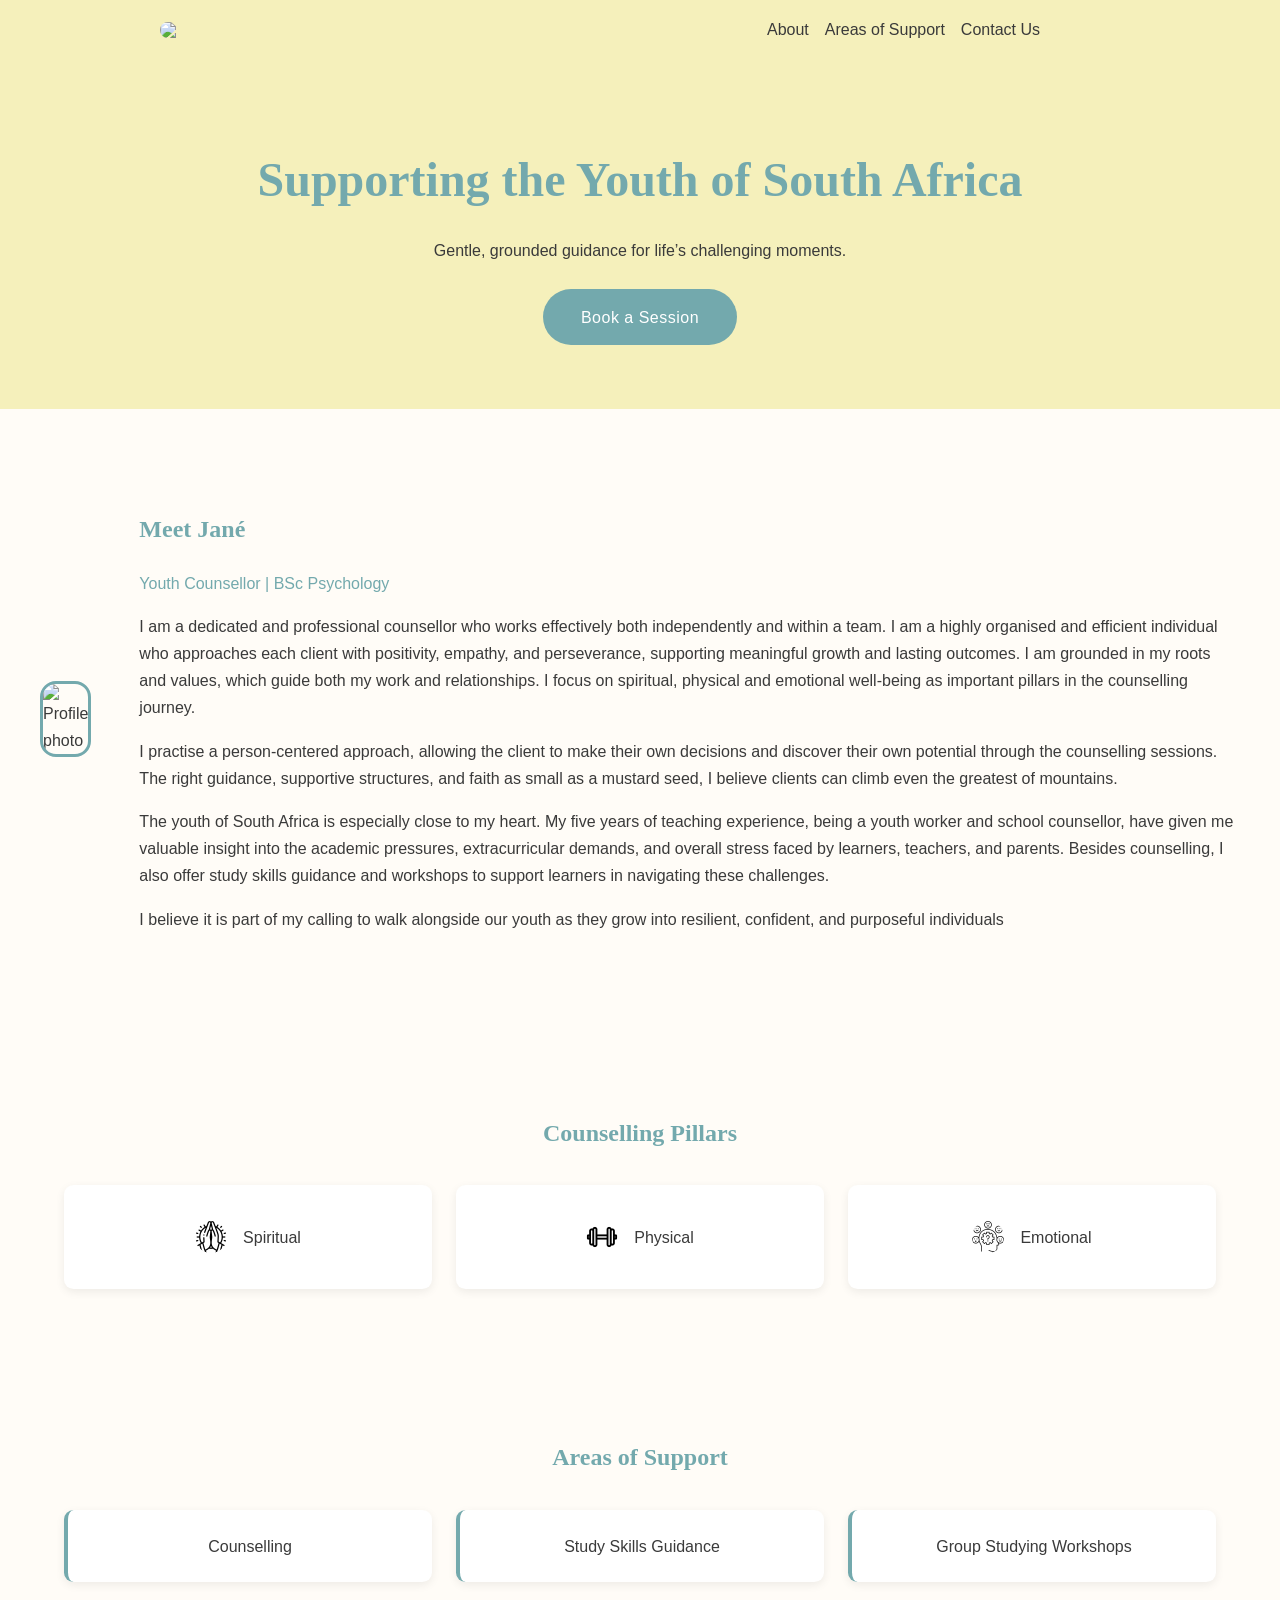
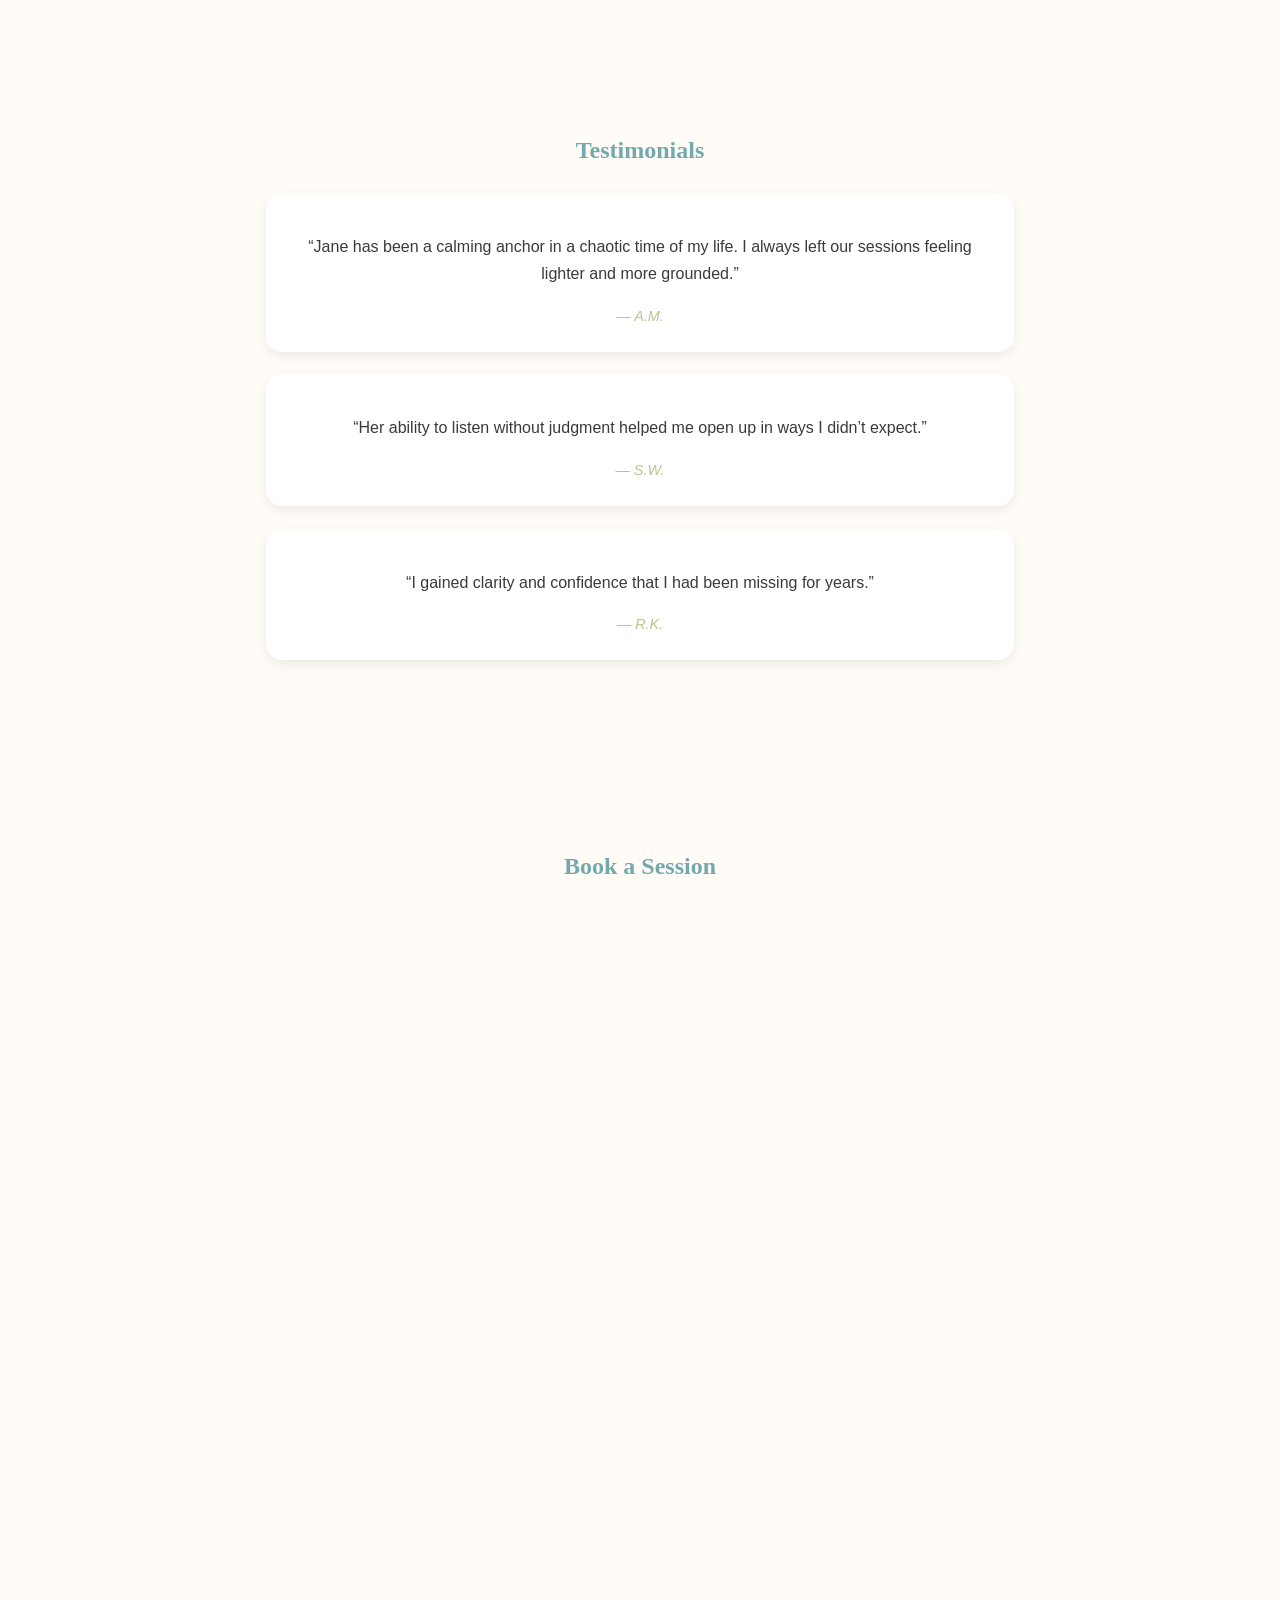
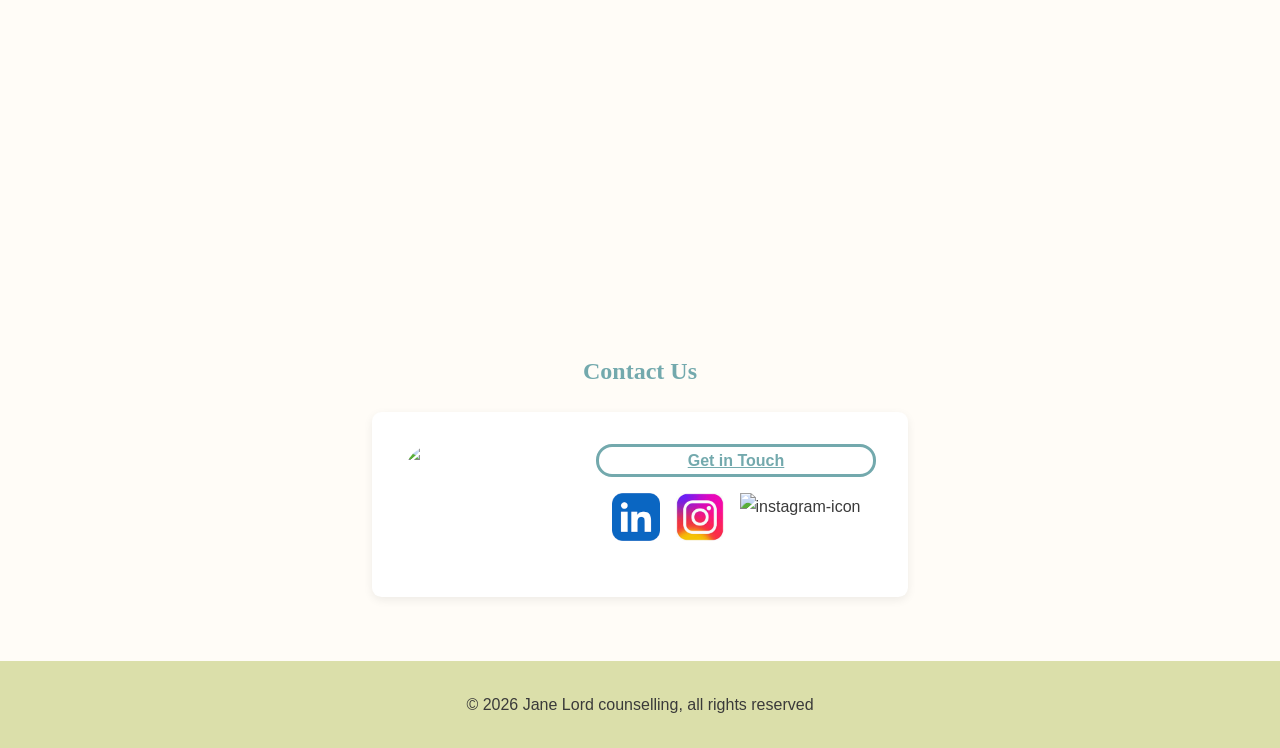
==== commit a088e465: "moving contact location to fix styles reference issue" ====
--- a/index.html
+++ b/index.html
@@ -8,24 +8,28 @@
     <link rel="stylesheet" href="https://fonts.googleapis.com/css2?family=Lato:wght@300;400;600&display=swap">
     <link rel="stylesheet" href="styles.css">
 </head>
-<header>
-    <a class="get-in-touch">Get in Touch</a>
-    <a href="https://www.linkedin.com/in/jan%C3%A9-lord-1b4129137/" target="_blank" rel="noopener noreferrer"><img class="icons" src="assets/images/linkedIn-icon.png" alt="linkedIn-icon"></a>
-    <a><img class="icons" src="assets/images/instagram-icon.jpg" alt="instagram-icon"></a>
-</header>
 <body>
 
     <!-- HERO -->
-    <header class="hero">
+
+    <header>
+        <img class="logo" src="assets/images/logo-transparent.png">
+        <div class="header-link-box">
+            <a class="header-link" onclick="scrollToAbout()">About</a>
+            <a class="header-link" onclick="scrollToSupport()">Areas of Support</a>
+            <a class="header-link" onclick="scrollToSocial()">Contact Us</a>
+        </div>
+    </header>
+    <div class="hero" id="hero">
         <div class="hero-content">
             <h1>Supporting the Youth of South Africa</h1>
             <p>Gentle, grounded guidance for life’s challenging moments.</p>
             <button class="btn" onclick="scrollToBooking()">Book a Session</button>
         </div>
-    </header>
+    </div>
 
     <!-- ABOUT -->
-    <section class="about">
+    <section class="about" id="about">
         <div class="about-content">
             <div class="portrait">
                 <img class="profile-photo" src="assets/images/Profile-photo.jpg" alt="Profile photo">
@@ -33,7 +37,7 @@
 
             <div class="about-text">
                 <h2>Meet Jané</h2>
-                <p class="subtitle">Youth Counselor | BSc Psychology</p>
+                <p class="subtitle">Youth Counsellor | BSc Psychology</p>
                 <p>
                     I am a dedicated and professional counsellor who works effectively both independently and within a team. I am a highly organised and efficient individual who approaches each client with positivity, empathy, and perseverance, supporting meaningful growth and lasting outcomes. I am grounded in my roots and values, which guide both my work and relationships. I focus on spiritual, physical and emotional well-being as important pillars in the counselling journey. 
                 </p>
@@ -52,7 +56,7 @@
 
     <!-- SERVICES -->
     <section class="services">
-        <h2>Counciling Pillars</h2>
+        <h2>Counselling Pillars</h2>
         <div class="service-grid">
             <div class="pillars-items">
                 <img class="icons" src="assets/images/spiritual-icon.png">
@@ -71,10 +75,10 @@
     </section>
 
     <!-- SERVICES -->
-    <section class="services">
+    <section class="services" id="support">
         <h2>Areas of Support</h2>
         <div class="service-grid">
-            <div class="service-item">Counciling</div>
+            <div class="service-item">Counselling</div>
             <div class="service-item">Study Skills Guidance</div>
             <div class="service-item">Group Studying Workshops</div>
         </div>
@@ -110,8 +114,24 @@
          <script src="https://assets.calendly.com/assets/external/widget.js" type="text/javascript" async></script>
     </section>
     
+    <!-- SOCIAL -->
+     <section class="social" id="social">
+        <h2>Contact Us</h2>
+        <div class="social-box">
+           <img class="logo" src="assets/images/logo.png">
+            <div class="social-box-inner">
+                <a class="get-in-touch" href="contact.html">Get in Touch</a>
+                <div class="social-icons-box">
+                    <a href="https://www.linkedin.com/in/jan%C3%A9-lord-1b4129137/" target="_blank" rel="noopener noreferrer"><img class="social-icons" src="assets/images/linkedIn-icon.png" alt="linkedIn-icon"></a>
+                    <a><img class="social-icons" src="assets/images/instagram-icon.jpg" alt="instagram-icon"></a>
+                    <a><img class="social-icons" src="assets/images/facebook-icon.png" alt="instagram-icon"></a>
+                </div>
+            </div>
+        </div>
+     </section>
+
     <footer>
-        © 2026 Jane Lord Counseling, all rights reserved
+        © 2026 Jane Lord counselling, all rights reserved
     </footer>
 
     <script src="main.js"></script>
--- a/styles.css
+++ b/styles.css
@@ -27,7 +27,7 @@
     padding: 80px 25px;
 }
 
-h1, h2 {
+h1, h2, label{
     font-family: 'Cormorant Garamond', serif;
     font-weight: 600;
     color: var(--primary);
@@ -36,6 +36,7 @@
 p {
     margin-bottom: 1rem;
 }
+
 
 /* HERO */
 .hero {
@@ -71,6 +72,7 @@
     letter-spacing: 0.5px;
     font-weight: 500;
     transition: 0.3s ease;
+    align-self: center;
 }
 
 .btn:hover {
@@ -88,12 +90,6 @@
   width: 100%;
   min-width: 0;        
   height: 60rem;       
-}
-
-@media (max-width: 768px) {
- .about-content {
-    flex-wrap: wrap;
-  }
 }
 
 .portrait img {
@@ -141,8 +137,9 @@
 }
 
 /* TESTIMONIALS */
-.testimonials {
-    text-align: center;
+.testimonials, .services, .social{
+    text-align: center;
+    padding: 4rem;
 }
 
 .testimonial {
@@ -165,31 +162,37 @@
 .get-in-touch{
     color: var(--primary);
     font-weight: bolder;
-    text-decoration: underline;
-    text-underline-offset: 0.25rem;
+    border: 3px solid var(--primary);
+    border-radius: 1rem;
+}
+
+.get-in-touch:hover{
+    color: var(--secondary);
+    border: 3px solid var(--secondary);
 }
 
 a:hover{
-    text-decoration: underline;
-    text-underline-offset: 0.25rem;
     cursor: pointer;
-    color: var(--secondary);
 }
 
 /* BOOKING */
 .booking {
     text-align: center;
+    padding-bottom: 0;
 }
 
 header{
     display: flex;
-    gap: 1rem;
-    justify-content: end;
     background-color: var(--bg-primary);
     padding-top: 1rem;
-    padding-right: 1rem;
-
-}
+    padding-right: 15rem;
+    padding-left: 10rem;
+    align-items: center;
+    justify-content: space-between;
+    margin-bottom: 0;
+}
+
+
 
 .icons{
     width: 2rem;
@@ -197,10 +200,137 @@
     border-radius: 50%;
 }
 
+.social{
+    display: flex;
+    flex-direction: column;
+    align-items: center;
+}
+
+.social-box{
+    padding: 2rem;
+    display: flex;
+    justify-content: center;
+    gap: 2rem;
+    background: var(--card-bg);
+    border-radius: 0.6rem;
+    box-shadow: 0 3px 10px var(--border-soft);
+    
+}
+
+.social-icons{
+    width: 3rem;
+    height: 3rem;
+}
+
+.social-box-inner{
+    display: flex;
+    flex-direction: column;
+    justify-content: center;
+}
+
+.social-icons-box{
+    display: flex;
+    gap: 1rem;
+    padding: 1rem;
+}
+
+.logo{
+    width: 10rem;
+    border-radius: 2rem;
+}
+
 /* FOOTER */
 footer {
     text-align: center;
     padding: 30px;
     color: var(--text-dark);
     background: var(--bg-secondary);
-}+}
+
+.header-link-box{
+    display: flex;
+    gap: 1rem;
+    justify-content: center;
+}
+
+.header-link:hover{
+    color: var(--secondary);
+    text-decoration: underline;
+    text-underline-offset: 0.5rem;
+}
+
+.contact-header{
+    position: relative;
+    display: flex;
+    align-items: center;
+    background-color: var(--bg-primary);
+    padding: 1rem 15rem 1rem 10rem;
+}
+
+
+
+.contact-header h1 {
+    position: absolute;
+    left: 50%;
+    transform: translateX(-50%);
+    margin: 0;
+}
+
+
+ .formbox {
+    background: var(--card-bg);
+    padding: 1rem;
+    margin: 1rem 20rem;
+    border-radius: 8px;
+    box-shadow: 0 2px 8px rgba(0,0,0,0.1);
+    display: flex;
+    justify-content: center;
+}
+
+.form-element{
+    display: flex;
+    flex-direction: column;
+
+
+}
+
+form{
+    display: flex;
+    flex-direction: column;
+    gap: 2rem;
+    width: 80%;
+}
+
+
+@media (max-width: 768px) {
+ .about-content, .social-box{
+    flex-wrap: wrap;
+  }
+header{
+    padding-left: 0.5rem;
+    padding-right: 0.5rem;
+  }
+
+.contact-header {
+        flex-direction: column;
+        justify-content: center;
+        text-align: center;
+        padding: 2rem 1rem;
+    }
+
+    .contact-header h1 {
+        position: static;      /* disable absolute centering */
+        transform: none;
+        margin-top: 1rem;
+    }
+
+    .logo {
+        margin-bottom: 1rem;
+    }
+
+    .formbox{
+        margin: 1rem;
+    }
+
+
+}
